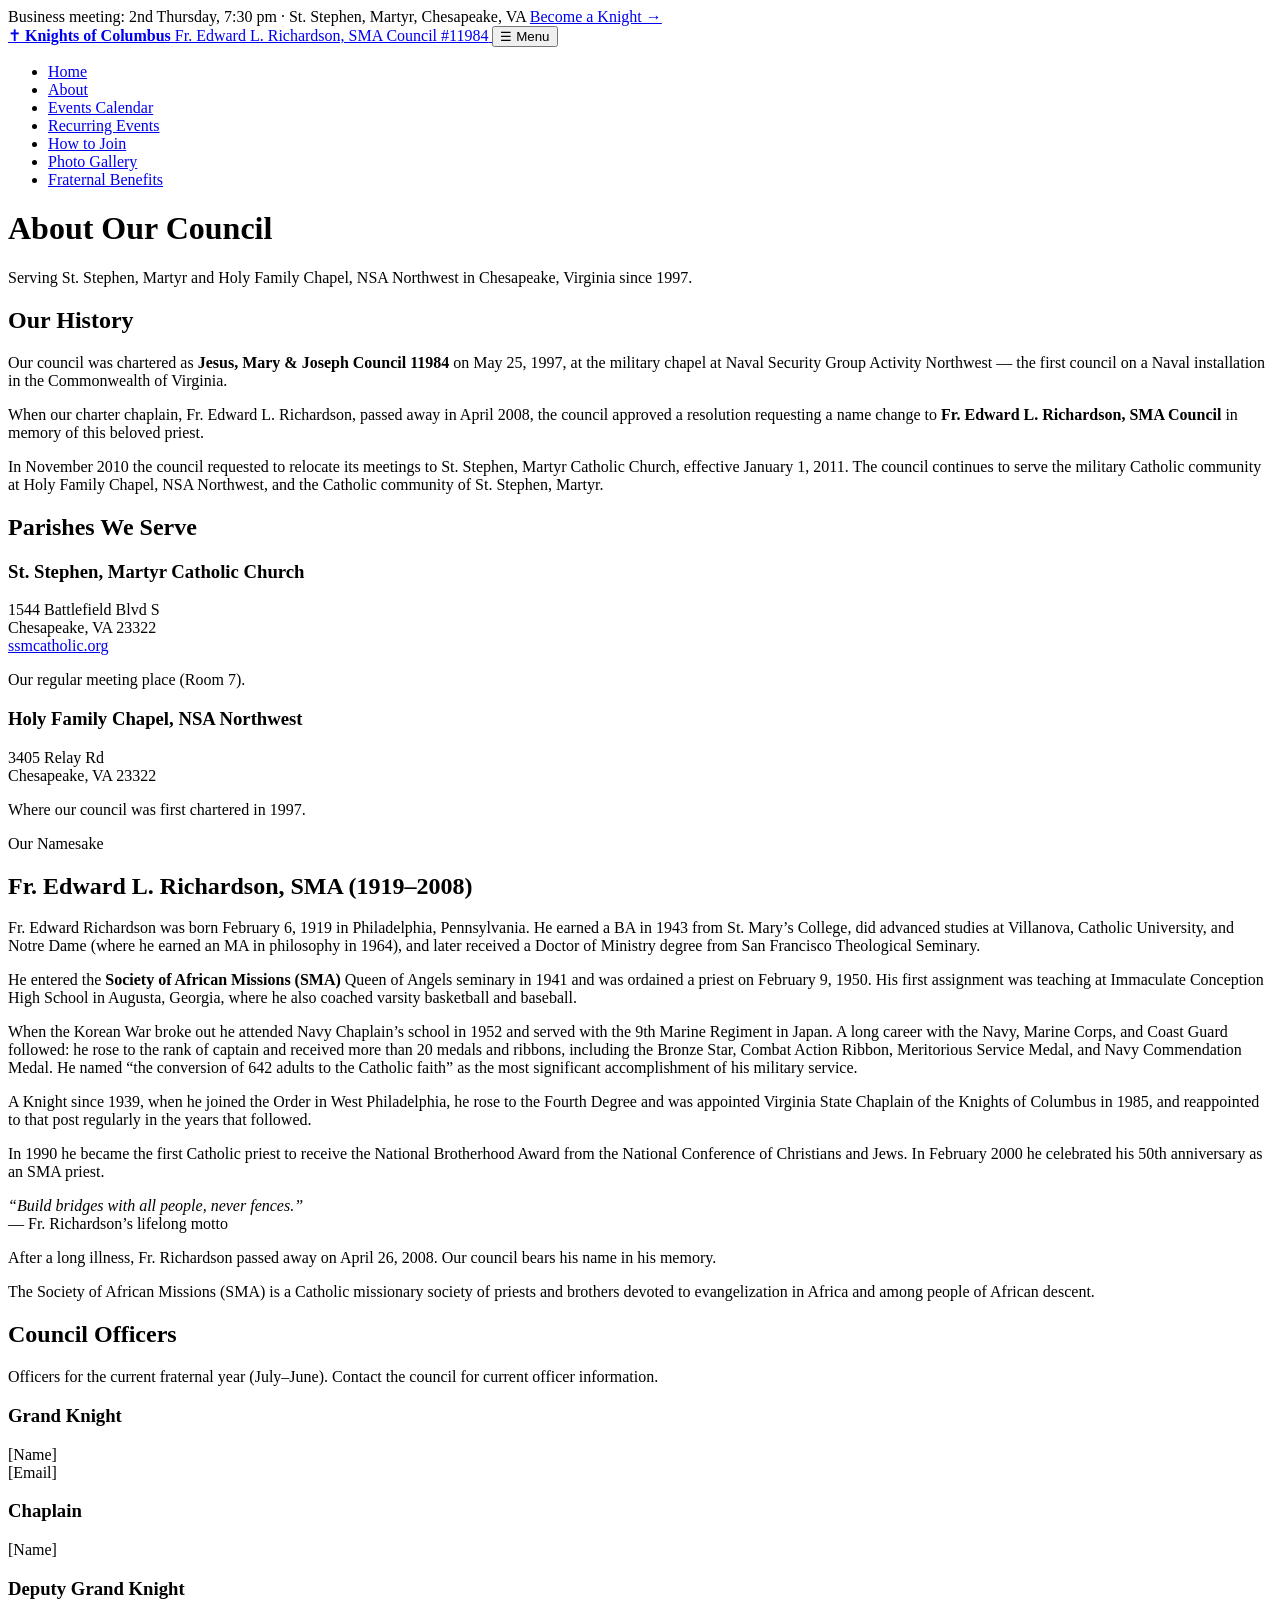
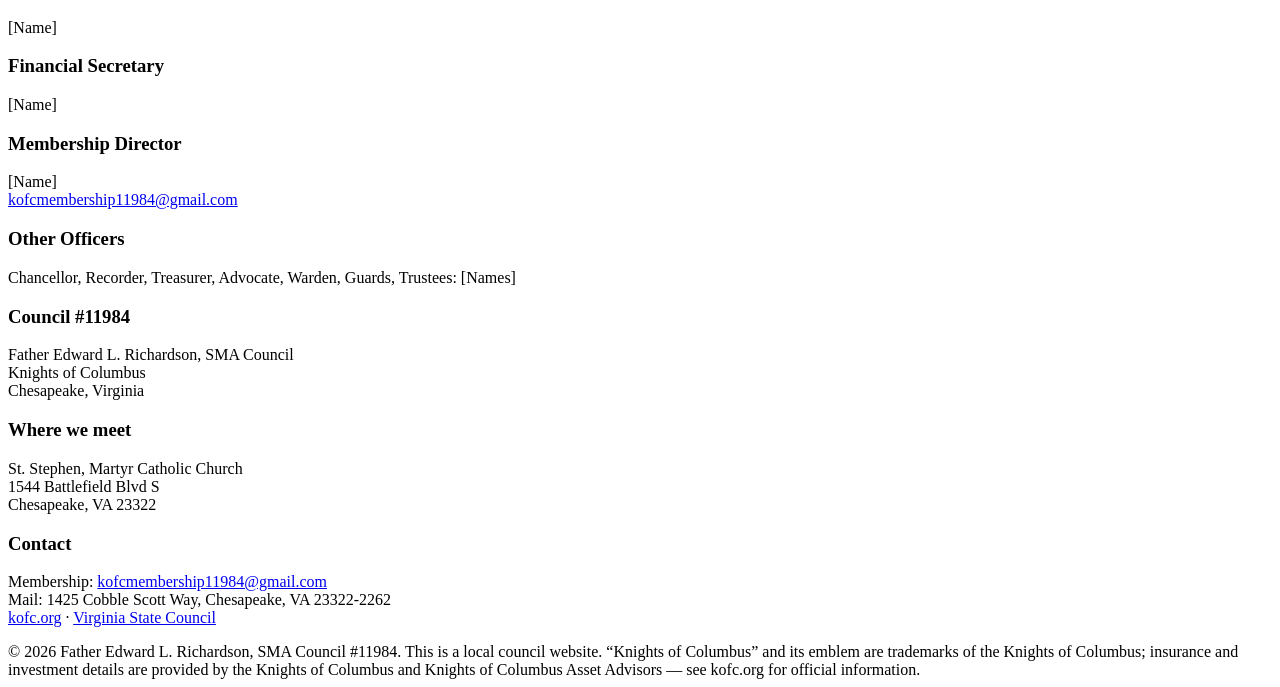
==== about.html @ 1b8fba93 "Add files via upload" ====
<!DOCTYPE html>
<html lang="en">
<head>
  <meta charset="utf-8">
  <meta name="viewport" content="width=device-width, initial-scale=1">
  <title>About | Knights of Columbus Council #11984</title>
  <meta name="description" content="History of Father Edward L. Richardson, SMA Council #11984, its parishes, officers, and its namesake.">
  <link rel="stylesheet" href="css/style.css">
</head>
<body>
<!-- ===== TOP BAR (same on every page) ===== -->
<div class="topbar">
  <div class="wrap">
    <span>Business meeting: 2nd Thursday, 7:30 pm &middot; St. Stephen, Martyr, Chesapeake, VA</span>
    <a href="join.html">Become a Knight &rarr;</a>
  </div>
</div>
<!-- ===== HEADER & MENU (same on every page) ===== -->
<header class="site">
  <div class="wrap">
    <a class="brand" href="index.html">
      <!-- Simple cross mark. If the council is authorized to use the official K of C emblem,
           replace this <span> with: <img src="images/emblem.png" alt="Knights of Columbus emblem" width="46"> -->
      <span class="mark" aria-hidden="true">&#10013;</span>
      <span class="brand-text">
        <strong>Knights of Columbus</strong>
        <span>Fr. Edward L. Richardson, SMA Council #11984</span>
      </span>
    </a>
    <button class="menu-btn" aria-expanded="false" aria-label="Open menu">&#9776; Menu</button>
    <nav class="main" aria-label="Main">
      <ul>
        <li><a href="index.html">Home</a></li>
        <li><a href="about.html" aria-current="page">About</a></li>
        <li><a href="events.html">Events Calendar</a></li>
        <li><a href="recurring.html">Recurring Events</a></li>
        <li><a href="join.html">How to Join</a></li>
        <li><a href="gallery.html">Photo Gallery</a></li>
        <li><a href="benefits.html">Fraternal Benefits</a></li>
      </ul>
    </nav>
  </div>
</header>
<main>

<div class="page-head"><div class="wrap">
  <h1>About Our Council</h1>
  <p>Serving St. Stephen, Martyr and Holy Family Chapel, NSA Northwest in Chesapeake, Virginia since 1997.</p>
</div></div>

<section>
  <div class="wrap grid g2">
    <div>
      <h2>Our History</h2>
      <p>Our council was chartered as <strong>Jesus, Mary &amp; Joseph Council 11984</strong> on May 25, 1997, at the
        military chapel at Naval Security Group Activity Northwest &mdash; the first council on a Naval installation in
        the Commonwealth of Virginia.</p>
      <p>When our charter chaplain, Fr. Edward L. Richardson, passed away in April 2008, the council approved a
        resolution requesting a name change to <strong>Fr. Edward L. Richardson, SMA Council</strong> in memory of
        this beloved priest.</p>
      <p>In November 2010 the council requested to relocate its meetings to St. Stephen, Martyr Catholic Church,
        effective January 1, 2011. The council continues to serve the military Catholic community at Holy Family
        Chapel, NSA Northwest, and the Catholic community of St. Stephen, Martyr.</p>
    </div>
    <div>
      <h2>Parishes We Serve</h2>
      <div class="card accent" style="margin-bottom:16px">
        <h3>St. Stephen, Martyr Catholic Church</h3>
        <p>1544 Battlefield Blvd S<br>Chesapeake, VA 23322<br>
        <a href="https://ssmcatholic.org/" target="_blank" rel="noopener">ssmcatholic.org</a></p>
        <p class="note">Our regular meeting place (Room 7).</p>
      </div>
      <div class="card accent">
        <h3>Holy Family Chapel, NSA Northwest</h3>
        <p>3405 Relay Rd<br>Chesapeake, VA 23322</p>
        <p class="note">Where our council was first chartered in 1997.</p>
      </div>
    </div>
  </div>
</section>

<section class="alt" id="namesake">
  <div class="wrap">
    <div class="eyebrow">Our Namesake</div>
    <h2>Fr. Edward L. Richardson, SMA (1919&ndash;2008)</h2>
    <div class="grid g2">
      <div>
        <p>Fr. Edward Richardson was born February 6, 1919 in Philadelphia, Pennsylvania. He earned a BA in 1943 from
          St. Mary&rsquo;s College, did advanced studies at Villanova, Catholic University, and Notre Dame (where he earned
          an MA in philosophy in 1964), and later received a Doctor of Ministry degree from San Francisco Theological Seminary.</p>
        <p>He entered the <strong>Society of African Missions (SMA)</strong> Queen of Angels seminary in 1941 and was ordained
          a priest on February 9, 1950. His first assignment was teaching at Immaculate Conception High School in Augusta,
          Georgia, where he also coached varsity basketball and baseball.</p>
        <p>When the Korean War broke out he attended Navy Chaplain&rsquo;s school in 1952 and served with the 9th Marine Regiment
          in Japan. A long career with the Navy, Marine Corps, and Coast Guard followed: he rose to the rank of captain and
          received more than 20 medals and ribbons, including the Bronze Star, Combat Action Ribbon, Meritorious Service
          Medal, and Navy Commendation Medal. He named &ldquo;the conversion of 642 adults to the Catholic faith&rdquo; as the most
          significant accomplishment of his military service.</p>
      </div>
      <div>
        <p>A Knight since 1939, when he joined the Order in West Philadelphia, he rose to the Fourth Degree and was appointed
          Virginia State Chaplain of the Knights of Columbus in 1985, and reappointed to that post regularly in the years
          that followed.</p>
        <p>In 1990 he became the first Catholic priest to receive the National Brotherhood Award from the National Conference
          of Christians and Jews. In February 2000 he celebrated his 50th anniversary as an SMA priest.</p>
        <div class="callout">
          <p style="margin:0"><em>&ldquo;Build bridges with all people, never fences.&rdquo;</em><br>
          <span class="note">&mdash; Fr. Richardson&rsquo;s lifelong motto</span></p>
        </div>
        <p>After a long illness, Fr. Richardson passed away on April 26, 2008. Our council bears his name in his memory.</p>
        <p class="note">The Society of African Missions (SMA) is a Catholic missionary society of priests and brothers
          devoted to evangelization in Africa and among people of African descent.</p>
      </div>
    </div>
  </div>
</section>

<section id="officers">
  <div class="wrap">
    <h2>Council Officers</h2>
    <p class="note">Officers for the current fraternal year (July&ndash;June). Contact the council for current officer information.</p>
    <div class="grid g3">
      <div class="card"><h3>Grand Knight</h3><p><span class="ph">[Name]</span><br><span class="ph">[Email]</span></p></div>
      <div class="card"><h3>Chaplain</h3><p><span class="ph">[Name]</span></p></div>
      <div class="card"><h3>Deputy Grand Knight</h3><p><span class="ph">[Name]</span></p></div>
      <div class="card"><h3>Financial Secretary</h3><p><span class="ph">[Name]</span></p></div>
      <div class="card"><h3>Membership Director</h3><p><span class="ph">[Name]</span><br>
        <a href="mailto:kofcmembership11984@gmail.com">kofcmembership11984@gmail.com</a></p></div>
      <div class="card"><h3>Other Officers</h3><p>Chancellor, Recorder, Treasurer, Advocate, Warden, Guards, Trustees:
        <span class="ph">[Names]</span></p></div>
    </div>
  </div>
</section>
</main>
<!-- ===== FOOTER (same on every page) ===== -->
<footer class="site">
  <div class="wrap grid g3">
    <div>
      <h3>Council #11984</h3>
      <p>Father Edward L. Richardson, SMA Council<br>Knights of Columbus<br>Chesapeake, Virginia</p>
    </div>
    <div>
      <h3>Where we meet</h3>
      <p>St. Stephen, Martyr Catholic Church<br>1544 Battlefield Blvd S<br>Chesapeake, VA 23322</p>
    </div>
    <div>
      <h3>Contact</h3>
      <p>Membership: <a href="mailto:kofcmembership11984@gmail.com">kofcmembership11984@gmail.com</a><br>
      Mail: 1425 Cobble Scott Way, Chesapeake, VA 23322-2262<br>
      <a href="https://www.kofc.org/" target="_blank" rel="noopener">kofc.org</a> &middot;
      <a href="https://vakofc.org/" target="_blank" rel="noopener">Virginia State Council</a></p>
    </div>
  </div>
  <div class="wrap legal">
    &copy; <span id="year">2026</span> Father Edward L. Richardson, SMA Council #11984. This is a local council website.
    &ldquo;Knights of Columbus&rdquo; and its emblem are trademarks of the Knights of Columbus; insurance and investment
    details are provided by the Knights of Columbus and Knights of Columbus Asset Advisors &mdash; see kofc.org for official information.
  </div>
</footer>
<script src="js/main.js"></script>
</body>
</html>
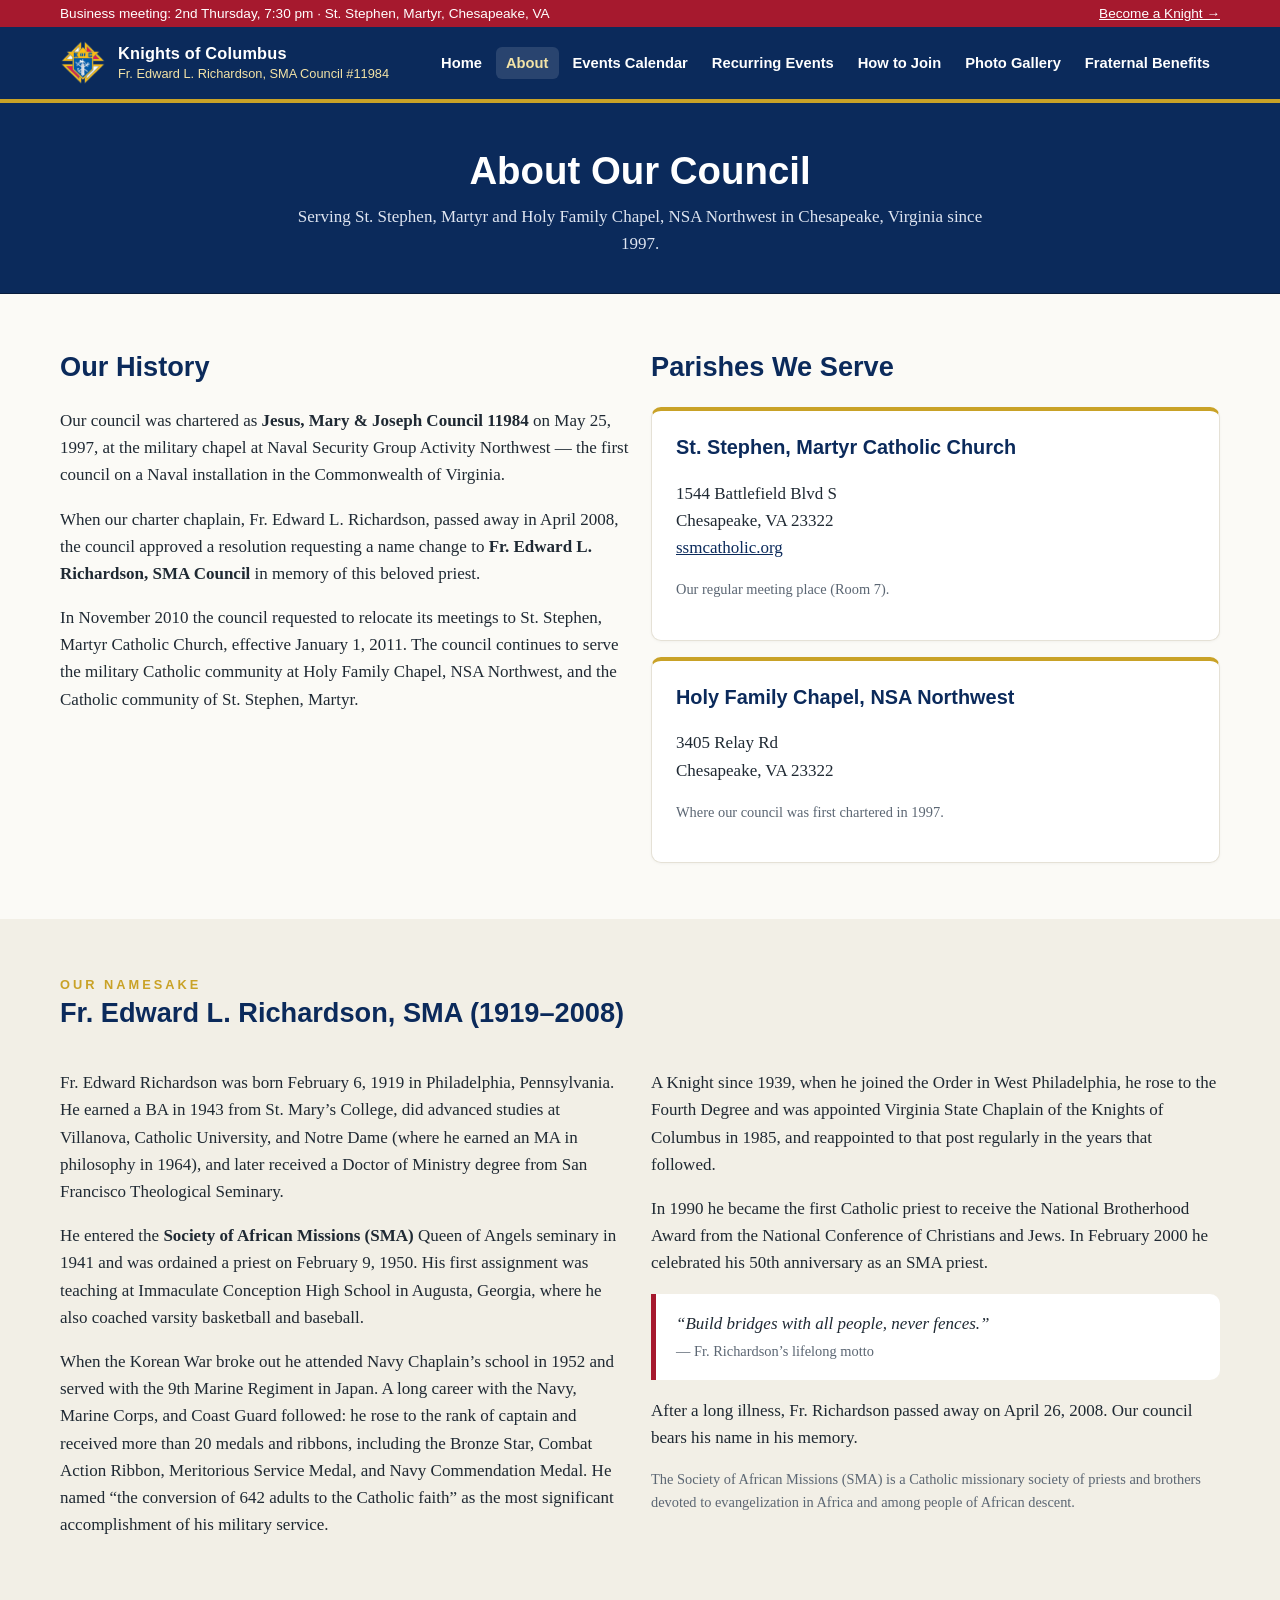
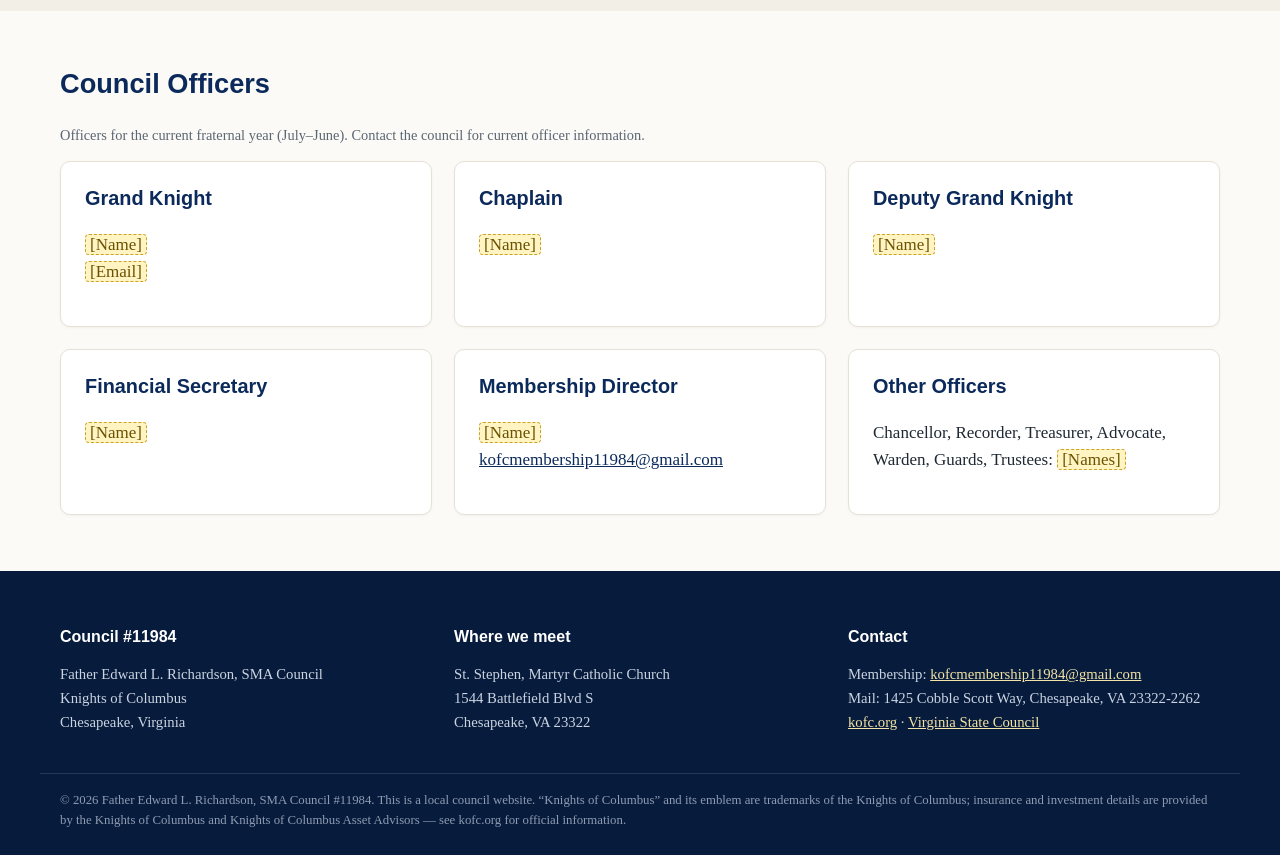
==== commit 8f42e060: "Update about.html" ====
--- a/about.html
+++ b/about.html
@@ -19,9 +19,10 @@
 <header class="site">
   <div class="wrap">
     <a class="brand" href="index.html">
-      <!-- Simple cross mark. If the council is authorized to use the official K of C emblem,
-           replace this <span> with: <img src="images/emblem.png" alt="Knights of Columbus emblem" width="46"> -->
-      <span class="mark" aria-hidden="true">&#10013;</span>
+      <!-- KOC3rd degree logo: goes on every page-->
+      <img src="images/3rddegreelogo_nobackground.png"
+        alt="Council 11984 logo"
+        width="46">
       <span class="brand-text">
         <strong>Knights of Columbus</strong>
         <span>Fr. Edward L. Richardson, SMA Council #11984</span>
--- a/css/style.css
+++ b/css/style.css
@@ -0,0 +1,191 @@
+/* ============================================================
+   Council #11984 website styles
+   Colors: change these few lines to adjust the whole site.
+   ============================================================ */
+:root {
+  --navy: #0b2a5b;
+  --navy-dark: #071c3d;
+  --gold: #c9a227;
+  --gold-light: #f3e3a6;
+  --red: #a6192e;
+  --ink: #1f2933;
+  --muted: #5b6673;
+  --paper: #fbfaf6;
+  --card: #ffffff;
+  --line: #e5e1d6;
+  --radius: 10px;
+  --max: 1200px;
+}
+
+* { box-sizing: border-box; }
+html { scroll-behavior: smooth; }
+body {
+  margin: 0;
+  font-family: Georgia, "Times New Roman", serif;
+  color: var(--ink);
+  background: var(--paper);
+  line-height: 1.6;
+  font-size: 17px;
+}
+h1, h2, h3, .brand, nav, .btn, .eyebrow, table th {
+  font-family: "Segoe UI", Helvetica, Arial, sans-serif;
+}
+h1, h2, h3 { color: var(--navy); line-height: 1.25; }
+h2 { font-size: 1.7rem; margin-top: 0; }
+a { color: var(--navy); }
+a:hover { color: var(--red); }
+img { max-width: 100%; display: block; }
+.wrap { max-width: var(--max); margin: 0 auto; padding: 0 20px; }
+
+/* Placeholder text: anything wrapped in <span class="ph"> is info still needed */
+.ph {
+  background: #fff4c2;
+  border: 1px dashed #c9a227;
+  border-radius: 4px;
+  padding: 0 4px;
+  font-style: normal;
+  color: #6b5200;
+}
+
+/* ---------- Top bar & header ---------- */
+.topbar { background: var(--red); color: #fff; font: 0.85rem "Segoe UI", Arial, sans-serif; }
+.topbar .wrap { display: flex; justify-content: space-between; gap: 12px; padding: 6px 20px; flex-wrap: wrap; }
+.topbar a { color: #fff; }
+
+header.site {
+  background: var(--navy);
+  border-bottom: 4px solid var(--gold);
+  position: sticky; top: 0; z-index: 50;
+}
+header.site .wrap { display: flex; align-items: center; justify-content: space-between; min-height: 72px; gap: 16px; }
+.brand { display: flex; align-items: center; gap: 12px; color: #fff; text-decoration: none; }
+.brand:hover { color: #fff; }
+.mark {
+  /* Simple cross mark (NOT the official K of C emblem). An authorized emblem image can replace this. */
+  width: 46px; height: 46px; flex: 0 0 46px;
+  border-radius: 50%;
+  background: var(--gold);
+  display: grid; place-items: center;
+  color: var(--navy); font-size: 28px; font-weight: 700;
+  box-shadow: inset 0 0 0 3px var(--navy), 0 0 0 2px var(--gold);
+}
+.brand-text { line-height: 1.15; }
+.brand-text strong { display: block; font-size: 1.02rem; letter-spacing: .2px; }
+.brand-text span { font-size: .8rem; color: var(--gold-light); }
+
+nav.main ul { list-style: none; margin: 0; padding: 0; display: flex; gap: 4px; flex-wrap: wrap; }
+nav.main a {
+  color: #fff; text-decoration: none; padding: 8px 10px; border-radius: 6px;
+  font-size: .92rem; font-weight: 600;
+}
+nav.main a:hover, nav.main a[aria-current="page"] { background: rgba(255,255,255,.12); color: var(--gold-light); }
+.menu-btn {
+  display: none; background: none; border: 2px solid var(--gold); color: #fff;
+  border-radius: 6px; padding: 6px 10px; font-size: 1rem; cursor: pointer;
+}
+
+/* ---------- Hero ---------- */
+.hero {
+  background:
+    linear-gradient(135deg, rgba(7,28,61,.96), rgba(11,42,91,.88)),
+    repeating-linear-gradient(45deg, #0b2a5b 0 12px, #0d3170 12px 24px);
+  color: #fff; text-align: center; padding: 72px 0 64px;
+}
+.hero h1 { color: #fff; font-size: clamp(1.8rem, 4.5vw, 3rem); margin: .2em 0; }
+.hero p.lead { font-size: 1.15rem; max-width: 720px; margin: 0 auto 26px; color: #e8ecf5; }
+.eyebrow { text-transform: uppercase; letter-spacing: 3px; font-size: .8rem; color: var(--gold); font-weight: 700; }
+.rule { width: 90px; height: 3px; background: var(--gold); margin: 18px auto; border: 0; }
+
+.page-head { background: var(--navy); color: #fff; padding: 44px 0 36px; text-align: center; border-bottom: 1px solid var(--navy-dark); }
+.page-head h1 { color: #fff; margin: 0; font-size: clamp(1.6rem, 4vw, 2.4rem); }
+.page-head p { color: #dfe5f1; margin: 8px auto 0; max-width: 700px; }
+
+/* ---------- Buttons ---------- */
+.btn {
+  display: inline-block; padding: 12px 22px; border-radius: 999px; text-decoration: none;
+  font-weight: 700; font-size: .95rem; margin: 4px; border: 2px solid transparent;
+}
+.btn-gold { background: var(--gold); color: var(--navy-dark); }
+.btn-gold:hover { background: #ddb73a; color: var(--navy-dark); }
+.btn-outline { border-color: #fff; color: #fff; }
+.btn-outline:hover { background: #fff; color: var(--navy); }
+.btn-navy { background: var(--navy); color: #fff; }
+.btn-navy:hover { background: var(--red); color: #fff; }
+
+/* ---------- Sections & cards ---------- */
+section { padding: 56px 0; }
+section.alt { background: #f2efe6; }
+.grid { display: grid; gap: 22px; }
+.g2 { grid-template-columns: repeat(auto-fit, minmax(300px, 1fr)); }
+.g3 { grid-template-columns: repeat(auto-fit, minmax(240px, 1fr)); }
+.card {
+  background: var(--card); border: 1px solid var(--line); border-radius: var(--radius);
+  padding: 24px; box-shadow: 0 1px 3px rgba(0,0,0,.04);
+}
+.card h3 { margin-top: 0; }
+.card.accent { border-top: 4px solid var(--gold); }
+.card.red { border-top: 4px solid var(--red); }
+.card a.more { font-family: "Segoe UI", Arial, sans-serif; font-weight: 700; font-size: .9rem; text-decoration: none; }
+.icon { font-size: 1.6rem; color: var(--red); }
+
+.meeting-strip { background: var(--gold); color: var(--navy-dark); padding: 26px 0; }
+.meeting-strip .grid { text-align: center; }
+.meeting-strip strong { display: block; font-family: "Segoe UI", Arial, sans-serif; font-size: 1.05rem; }
+
+.callout { border-left: 5px solid var(--red); background: #fff; padding: 16px 20px; border-radius: 0 var(--radius) var(--radius) 0; }
+.note { font-size: .9rem; color: var(--muted); }
+
+/* ---------- Tables (events) ---------- */
+table { width: 100%; border-collapse: collapse; background: #fff; border-radius: var(--radius); overflow: hidden; }
+th, td { padding: 12px 14px; text-align: left; border-bottom: 1px solid var(--line); vertical-align: top; }
+th { background: var(--navy); color: #fff; font-size: .9rem; }
+tr:nth-child(even) td { background: #faf8f2; }
+
+/* ---------- Steps (join) ---------- */
+ol.steps { counter-reset: s; list-style: none; padding: 0; }
+ol.steps li { counter-increment: s; position: relative; padding: 4px 0 18px 58px; }
+ol.steps li::before {
+  content: counter(s); position: absolute; left: 0; top: 0;
+  width: 40px; height: 40px; border-radius: 50%; background: var(--navy); color: var(--gold);
+  display: grid; place-items: center; font: 700 1.1rem "Segoe UI", Arial, sans-serif;
+}
+
+/* ---------- Gallery ---------- */
+.gallery { display: grid; gap: 14px; grid-template-columns: repeat(auto-fill, minmax(220px, 1fr)); }
+.gallery figure { margin: 0; background: #fff; border: 1px solid var(--line); border-radius: var(--radius); overflow: hidden; }
+.gallery img, .gallery .placeholder { aspect-ratio: 4 / 3; width: 100%; object-fit: cover; cursor: zoom-in; }
+.gallery .placeholder {
+  display: grid; place-items: center; text-align: center; cursor: default;
+  background: repeating-linear-gradient(45deg, #eef1f7 0 10px, #e6eaf3 10px 20px);
+  color: var(--muted); font: .9rem "Segoe UI", Arial, sans-serif; padding: 10px;
+}
+.gallery figcaption { padding: 8px 12px; font-size: .9rem; color: var(--muted); }
+.lightbox { position: fixed; inset: 0; background: rgba(0,0,0,.88); display: none; place-items: center; z-index: 100; padding: 20px; }
+.lightbox.open { display: grid; }
+.lightbox img { max-height: 88vh; border-radius: 6px; }
+
+/* ---------- Footer ---------- */
+footer.site { background: var(--navy-dark); color: #cbd3e1; padding: 40px 0 24px; font-size: .92rem; }
+footer.site a { color: var(--gold-light); }
+footer.site h3 { color: #fff; font-size: 1rem; }
+footer.site .legal { border-top: 1px solid rgba(255,255,255,.12); margin-top: 24px; padding-top: 16px; font-size: .8rem; color: #8f9bb1; }
+
+/* ---------- Mobile ---------- */
+@media (max-width: 1100px) {
+  .menu-btn { display: block; }
+  nav.main { display: none; position: absolute; left: 0; right: 0; top: 100%; background: var(--navy); border-bottom: 4px solid var(--gold); }
+  nav.main.open { display: block; }
+  nav.main ul { flex-direction: column; padding: 8px 12px 14px; }
+  nav.main a { display: block; padding: 12px; }
+  header.site .wrap { position: relative; }
+  .brand-text strong { font-size: .92rem; }
+  section { padding: 40px 0; }
+  .hero { padding: 52px 0 46px; }
+  th, td { padding: 10px; font-size: .92rem; }
+}
+
+/* Long email addresses wrap instead of overflowing on phones */
+.card, footer.site p, .page-head p { overflow-wrap: anywhere; }
+nav.main ul { flex-wrap: nowrap; }
+@media (max-width: 1100px) { nav.main ul { flex-wrap: wrap; } }
+@media (min-width: 900px) { .g3 { grid-template-columns: repeat(3, 1fr); } }
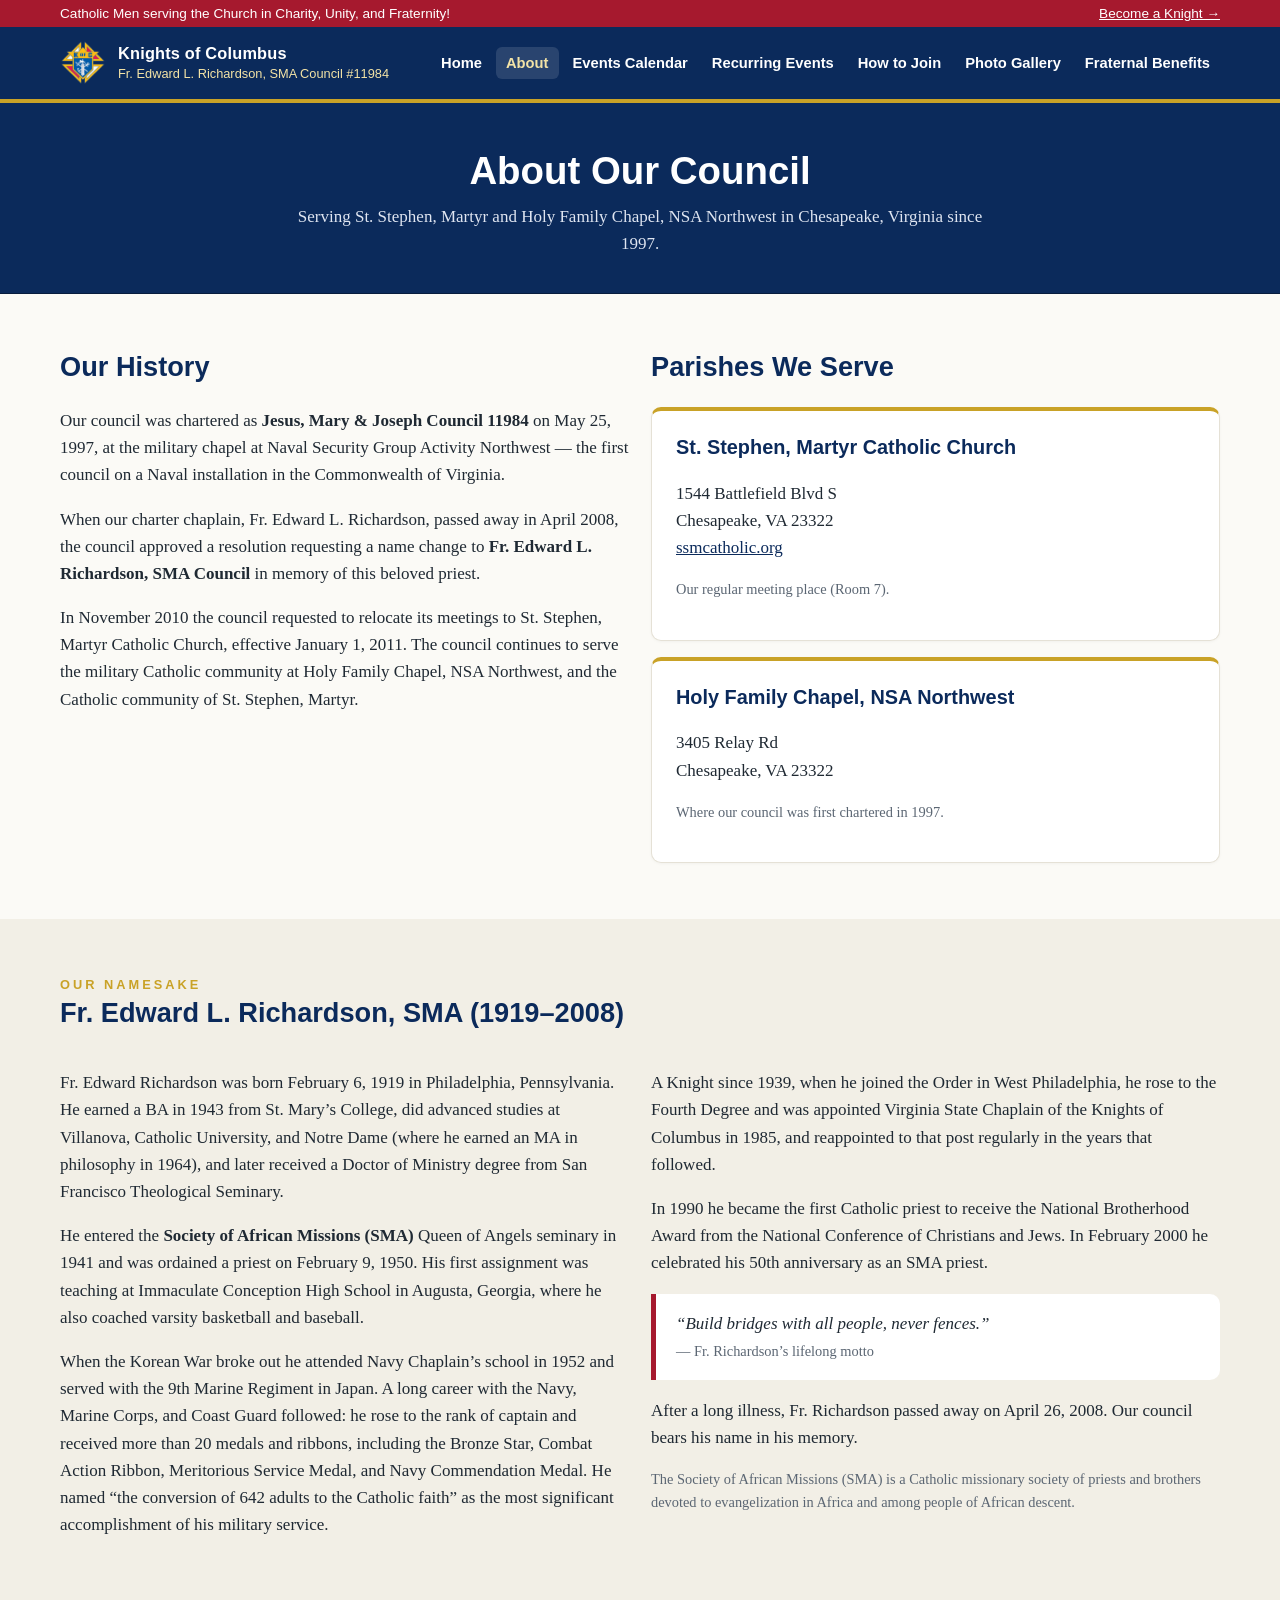
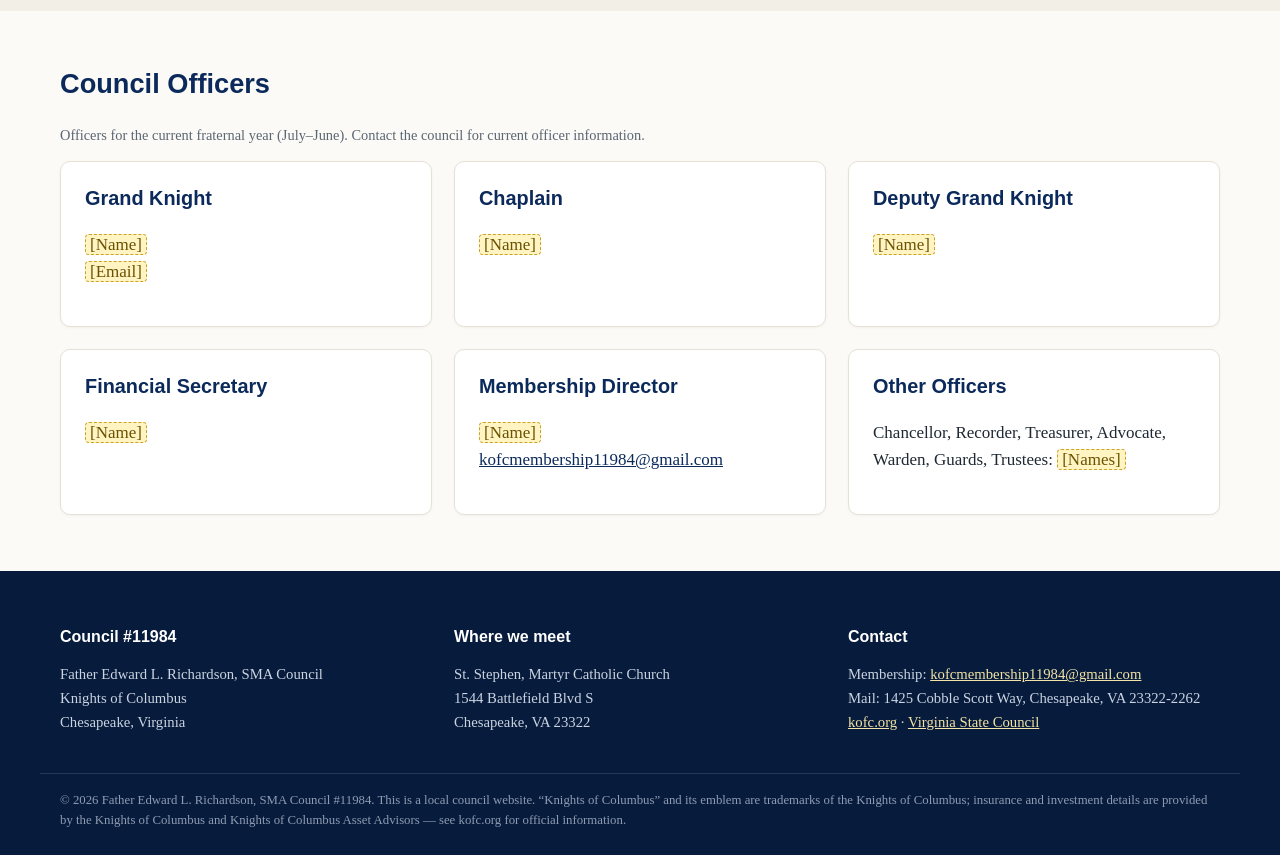
==== commit 72a338fd: "Update about.html" ====
--- a/about.html
+++ b/about.html
@@ -11,7 +11,7 @@
 <!-- ===== TOP BAR (same on every page) ===== -->
 <div class="topbar">
   <div class="wrap">
-    <span>Business meeting: 2nd Thursday, 7:30 pm &middot; St. Stephen, Martyr, Chesapeake, VA</span>
+    <span>Catholic Men serving the Church in Charity, Unity, and Fraternity!</span>
     <a href="join.html">Become a Knight &rarr;</a>
   </div>
 </div>
